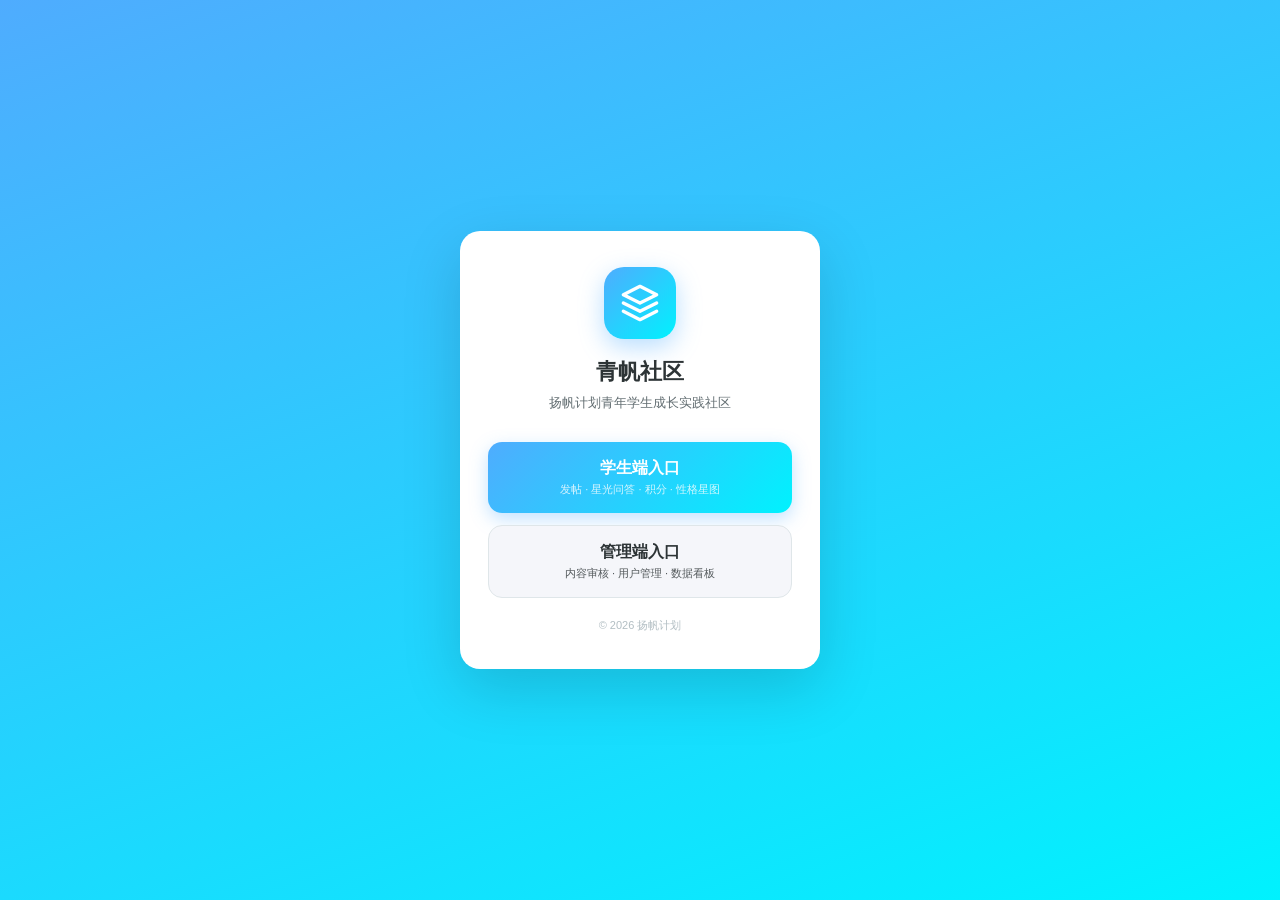
==== index.html @ a3e57daa "Add files via upload" ====
<!DOCTYPE html>
<html lang="zh-CN">
<head>
<meta charset="UTF-8">
<meta name="viewport" content="width=device-width,initial-scale=1,maximum-scale=1,user-scalable=no,viewport-fit=cover">
<title>青帆社区 · 扬帆计划</title>
<style>
*{margin:0;padding:0;box-sizing:border-box;-webkit-tap-highlight-color:transparent}
body{font-family:-apple-system,BlinkMacSystemFont,"PingFang SC","Microsoft YaHei",sans-serif;background:linear-gradient(160deg,#4facfe 0%,#00f2fe 100%);min-height:100vh;display:flex;align-items:center;justify-content:center;padding:24px}
.card{background:#fff;border-radius:20px;padding:36px 28px;width:100%;max-width:360px;box-shadow:0 20px 60px rgba(0,0,0,.15);text-align:center}
.logo{width:72px;height:72px;border-radius:20px;background:linear-gradient(135deg,#4facfe,#00f2fe);margin:0 auto 18px;display:flex;align-items:center;justify-content:center;box-shadow:0 8px 24px rgba(79,172,254,.4)}
.logo svg{width:40px;height:40px}
h1{font-size:22px;color:#2d3436;margin-bottom:6px}
.sub{font-size:13px;color:#636e72;margin-bottom:28px;line-height:1.6}
.entry{display:block;width:100%;padding:16px;border-radius:14px;text-decoration:none;font-size:16px;font-weight:600;margin-bottom:12px;transition:transform .15s,box-shadow .15s}
.entry:active{transform:scale(.97)}
.entry.student{background:linear-gradient(135deg,#4facfe,#00f2fe);color:#fff;box-shadow:0 6px 18px rgba(79,172,254,.35)}
.entry.admin{background:#f5f6fa;color:#2d3436;border:1.5px solid #dfe6e9}
.entry small{display:block;font-size:11px;font-weight:400;opacity:.8;margin-top:3px}
.foot{margin-top:20px;font-size:11px;color:#b2bec3}
</style>
</head>
<body>
<div class="card">
<div class="logo">
<svg viewBox="0 0 24 24" fill="none" stroke="#fff" stroke-width="2" stroke-linecap="round" stroke-linejoin="round"><path d="M12 2L2 7l10 5 10-5-10-5z"/><path d="M2 17l10 5 10-5"/><path d="M2 12l10 5 10-5"/></svg>
</div>
<h1>青帆社区</h1>
<p class="sub">扬帆计划青年学生成长实践社区</p>
<a class="entry student" href="yangfan_youth_platform.html">
学生端入口
<small>发帖 · 星光问答 · 积分 · 性格星图</small>
</a>
<a class="entry admin" href="yangfan_admin.html">
管理端入口
<small>内容审核 · 用户管理 · 数据看板</small>
</a>
<div class="foot">© 2026 扬帆计划</div>
</div>
</body>
</html>
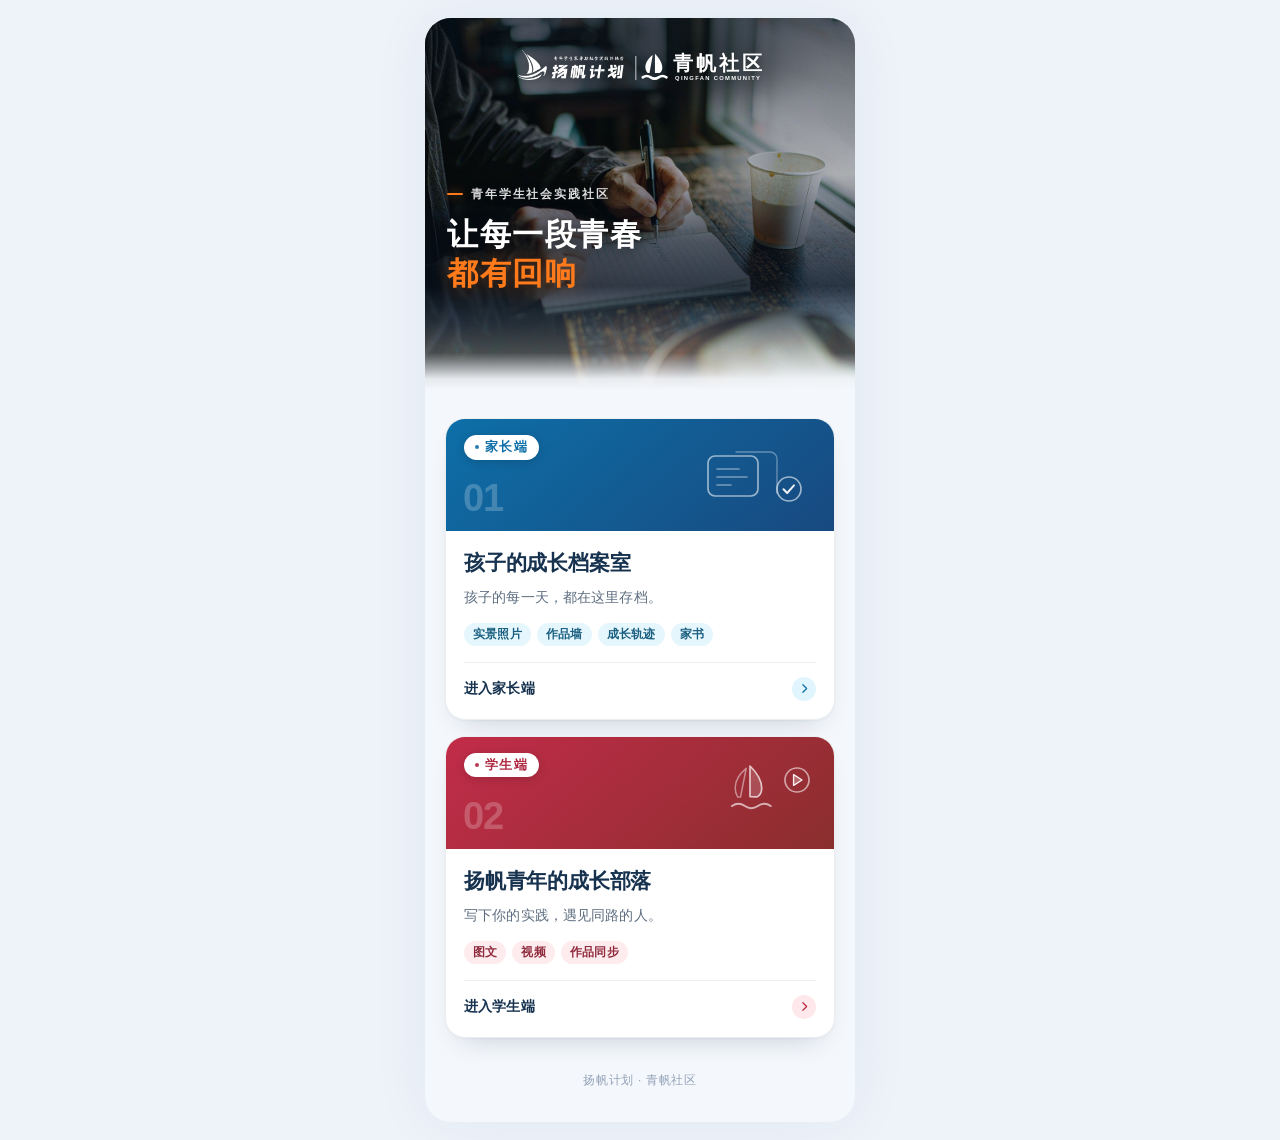
==== commit 1cb34057: "上架版：学生端全量改造+家长端云端态+统一管理端+PWA资产（2026-10-26）" ====
--- a/index.html
+++ b/index.html
@@ -2,40 +2,198 @@
 <html lang="zh-CN">
 <head>
 <meta charset="UTF-8">
-<meta name="viewport" content="width=device-width,initial-scale=1,maximum-scale=1,user-scalable=no,viewport-fit=cover">
-<title>青帆社区 · 扬帆计划</title>
+<meta name="viewport" content="width=device-width, initial-scale=1.0, viewport-fit=cover">
+<title>青帆社区</title>
 <style>
-*{margin:0;padding:0;box-sizing:border-box;-webkit-tap-highlight-color:transparent}
-body{font-family:-apple-system,BlinkMacSystemFont,"PingFang SC","Microsoft YaHei",sans-serif;background:linear-gradient(160deg,#4facfe 0%,#00f2fe 100%);min-height:100vh;display:flex;align-items:center;justify-content:center;padding:24px}
-.card{background:#fff;border-radius:20px;padding:36px 28px;width:100%;max-width:360px;box-shadow:0 20px 60px rgba(0,0,0,.15);text-align:center}
-.logo{width:72px;height:72px;border-radius:20px;background:linear-gradient(135deg,#4facfe,#00f2fe);margin:0 auto 18px;display:flex;align-items:center;justify-content:center;box-shadow:0 8px 24px rgba(79,172,254,.4)}
-.logo svg{width:40px;height:40px}
-h1{font-size:22px;color:#2d3436;margin-bottom:6px}
-.sub{font-size:13px;color:#636e72;margin-bottom:28px;line-height:1.6}
-.entry{display:block;width:100%;padding:16px;border-radius:14px;text-decoration:none;font-size:16px;font-weight:600;margin-bottom:12px;transition:transform .15s,box-shadow .15s}
-.entry:active{transform:scale(.97)}
-.entry.student{background:linear-gradient(135deg,#4facfe,#00f2fe);color:#fff;box-shadow:0 6px 18px rgba(79,172,254,.35)}
-.entry.admin{background:#f5f6fa;color:#2d3436;border:1.5px solid #dfe6e9}
-.entry small{display:block;font-size:11px;font-weight:400;opacity:.8;margin-top:3px}
-.foot{margin-top:20px;font-size:11px;color:#b2bec3}
+*{box-sizing:border-box;margin:0;padding:0}
+:root{
+  --ink:#16324F; --sub:#5E6E80; --meta:#8494A6;
+  --blue:#1F5FA8; --cyan:#00AEEC; --rose:#F43F5E;
+  --orange:#FF7A1A;
+  --page:#EEF3FA;
+  --line:rgba(22,50,79,.08);
+}
+html,body{min-height:100%}
+body{
+  background:var(--page);color:var(--ink);
+  font-family:-apple-system,"SF Pro SC","PingFang SC","Microsoft YaHei",sans-serif;
+  -webkit-font-smoothing:antialiased;
+  display:flex;justify-content:center;
+}
+.page{width:100%;max-width:430px;min-height:100dvh;position:relative;overflow:hidden;
+  background:#F4F7FB;
+  box-shadow:0 0 60px rgba(22,50,79,.06)}
+
+/* ── 头图 ── */
+.hero{position:relative;height:372px;overflow:hidden}
+.hero img{width:100%;height:100%;object-fit:cover;display:block}
+.hero::after{content:"";position:absolute;inset:0;
+  background:linear-gradient(180deg,
+    rgba(5,16,29,.70) 0%,
+    rgba(5,16,29,.46) 22%,
+    rgba(5,16,29,.30) 42%,
+    rgba(5,16,29,.66) 60%,
+    rgba(5,16,29,.80) 72%,
+    rgba(52,68,88,.62) 82%,
+    rgba(196,208,222,.34) 90%,
+    rgba(244,247,251,.94) 97%,
+    #F4F7FB 100%)}
+
+/* 联合标志：扬帆计划 ｜ 青帆社区（居中） */
+.hero .mark{position:absolute;top:calc(env(safe-area-inset-top,0px) + 32px);left:0;right:0;z-index:2;
+  display:flex;align-items:flex-end;justify-content:center;gap:16px;
+  transform:translateX(4.5px) scale(.75);transform-origin:center top;
+  filter:drop-shadow(0 2px 10px rgba(0,0,0,.5))}
+.hero .mark::before{content:"";position:absolute;left:50%;top:50%;width:470px;height:170px;
+  transform:translate(-50%,-50%);z-index:-1;pointer-events:none;
+  background:radial-gradient(52% 50% at 50% 50%,rgba(4,14,26,.44) 0%,rgba(4,14,26,.26) 52%,rgba(4,14,26,.06) 82%,rgba(4,14,26,0) 100%);
+  filter:blur(3px)}
+.hero .mark .mk-yf{height:40px;width:auto;display:block;flex:none}
+.hero .mark .mk-sep{width:1.5px;height:32.3px;background:#fff;flex:none;
+  margin-bottom:0px}
+.hero .mark .mk-qf{display:block;flex:none;margin-bottom:-1.55px;overflow:visible}
+@media (max-width:359px){.hero .mark{transform:translateX(3.6px) scale(.66)}}
+
+.hero .txt{position:absolute;left:22px;right:22px;bottom:96px;z-index:2;color:#fff}
+.hero .txt .eyebrow{display:flex;align-items:center;gap:8px;
+  font-size:11.5px;font-weight:600;letter-spacing:.16em;color:rgba(255,255,255,.86);
+  text-shadow:0 1px 8px rgba(0,0,0,.45)}
+.hero .txt .eyebrow i{width:16px;height:2px;border-radius:2px;background:var(--orange);flex:none;
+  box-shadow:0 0 10px rgba(255,122,26,.6)}
+.hero .txt h1{font-size:31px;font-weight:700;letter-spacing:.05em;margin-top:13px;line-height:1.28;
+  text-shadow:0 2px 18px rgba(0,0,0,.5)}
+.hero .txt h1 em{font-style:normal;color:var(--orange);
+  text-shadow:0 2px 20px rgba(255,122,26,.36)}
+
+/* ── 入口卡片（两张独立卡） ── */
+.entries{padding:0 20px;margin-top:28px;display:flex;flex-direction:column;gap:16px}
+.card{display:block;text-decoration:none;color:inherit;background:#fff;
+  border-radius:20px;overflow:hidden;
+  border:1px solid var(--line);
+  box-shadow:0 1px 2px rgba(22,50,79,.04),0 14px 30px -18px rgba(22,50,79,.28);
+  transition:transform .22s cubic-bezier(.2,.7,.3,1),box-shadow .22s ease}
+.card:hover{transform:translateY(-2px);
+  box-shadow:0 2px 4px rgba(22,50,79,.05),0 22px 40px -20px rgba(22,50,79,.34)}
+.card:active{transform:translateY(0) scale(.995)}
+
+.band{position:relative;display:block;height:112px;padding:16px 18px;overflow:hidden}
+.card.p .band{background:linear-gradient(140deg,#0E6FA8 0%,#17497F 100%)}
+.card.s .band{background:linear-gradient(140deg,#C22C49 0%,#8A2E2E 100%)}
+.band .art{position:absolute;right:6px;top:50%;transform:translateY(-50%);
+  width:138px;height:74px;pointer-events:none}
+.band .end{position:relative;z-index:2;display:inline-flex;align-items:center;gap:6px;
+  font-size:12.5px;font-weight:700;letter-spacing:.1em;line-height:1;
+  padding:6px 11px;border-radius:999px;background:#fff;
+  box-shadow:0 2px 10px rgba(0,0,0,.15)}
+.card.p .band .end{color:#0E6FA8}
+.card.s .band .end{color:#AE2740}
+.band .end i{width:4px;height:4px;border-radius:50%;background:currentColor;flex:none;opacity:.9}
+.band .idx{position:absolute;left:17px;bottom:14px;z-index:1;
+  font-size:38px;font-weight:800;line-height:1;letter-spacing:-.03em;
+  color:rgba(255,255,255,.22);font-variant-numeric:tabular-nums}
+
+.cbody{display:block;padding:18px 18px 18px}
+.cbody h2{font-size:21px;font-weight:700;letter-spacing:-.01em;line-height:1.32;color:var(--ink)}
+.cbody p{font-size:13.5px;line-height:1.72;color:var(--sub);margin-top:9px;letter-spacing:.01em}
+.pills{display:flex;flex-wrap:wrap;gap:6px;margin-top:14px}
+.pills i{font-style:normal;font-size:11.5px;font-weight:600;letter-spacing:.02em;
+  padding:4px 9px;border-radius:999px;color:#41525F;background:rgba(22,50,79,.055)}
+.card.p .pills i{background:rgba(0,174,236,.10);color:#1A5E80}
+.card.s .pills i{background:rgba(244,63,94,.10);color:#8E2A3C}
+.go{display:flex;align-items:center;justify-content:space-between;
+  margin-top:16px;padding-top:14px;border-top:.5px solid var(--line)}
+.go b{font-size:13.5px;font-weight:700;color:var(--ink);letter-spacing:.01em}
+.go .cir{width:24px;height:24px;border-radius:50%;display:flex;align-items:center;justify-content:center;flex:none}
+.card.p .go .cir{background:rgba(0,174,236,.12);color:#0E6FA8}
+.card.s .go .cir{background:rgba(244,63,94,.12);color:#B72A44}
+.go .cir svg{width:13px;height:13px;stroke:currentColor;fill:none;stroke-width:2.2;
+  stroke-linecap:round;stroke-linejoin:round;display:block}
+.card:hover .go .cir{transform:translateX(2px);transition:transform .22s ease}
+
+.tail{text-align:center;font-size:11.5px;color:#93A2B8;letter-spacing:.06em;line-height:1.9;
+  padding:32px 0 calc(env(safe-area-inset-bottom,0px) + 30px)}
+
+@media (min-width:480px){ .page{border-radius:26px;margin:18px 0;min-height:calc(100dvh - 36px)} }
 </style>
 </head>
 <body>
-<div class="card">
-<div class="logo">
-<svg viewBox="0 0 24 24" fill="none" stroke="#fff" stroke-width="2" stroke-linecap="round" stroke-linejoin="round"><path d="M12 2L2 7l10 5 10-5-10-5z"/><path d="M2 17l10 5 10-5"/><path d="M2 12l10 5 10-5"/></svg>
-</div>
-<h1>青帆社区</h1>
-<p class="sub">扬帆计划青年学生成长实践社区</p>
-<a class="entry student" href="yangfan_youth_platform.html">
-学生端入口
-<small>发帖 · 星光问答 · 积分 · 性格星图</small>
-</a>
-<a class="entry admin" href="yangfan_admin.html">
-管理端入口
-<small>内容审核 · 用户管理 · 数据看板</small>
-</a>
-<div class="foot">© 2026 扬帆计划</div>
+<div class="page">
+
+  <div class="hero">
+    <img src="./assets/work-notes.jpg" alt="孩子在社区记录走访笔记实景">
+    <div class="mark">
+      <img class="mk-yf" src="[data-uri]" alt="扬帆计划">
+      <span class="mk-sep" aria-hidden="true"></span>
+      <svg class="mk-qf" viewBox="1.3 6.87 115.7 27.08" width="163.06" height="38.15" role="img" aria-label="青帆社区">
+        <g transform="scale(0.8322)">
+        <g transform="translate(5.675,19.55) scale(1.5005) translate(-10.705,-19.075)">
+          <g transform="translate(0,10.2) scale(1.05)">
+            <path d="M12.4 2.4c3.3 3.2 5.3 6.8 5.3 10 0 1.7-.7 3.1-2 3.9l-3.3-.1V2.4z" fill="#fff"/>
+            <path d="M10.8 3.3 8.5 16.3H7.2C6 15.1 5.5 13.7 5.5 12.2c0-3.3 2-6.5 5.3-8.9z" fill="#fff"/>
+            <path d="M3.6 19.4c1.9-1.3 3.8-1.3 5.7 0s3.8 1.3 5.7 0 3.8-1.3 5.7 0" fill="none" stroke="#fff" stroke-width="1.9" stroke-linecap="round"/>
+          </g>
+        </g>
+          <text x="30" y="28.5" font-family="'PingFang SC','Microsoft YaHei','Noto Sans SC','Source Han Sans SC','Noto Sans CJK SC','Hiragino Sans GB','Droid Sans Fallback','WenQuanYi Micro Hei',sans-serif" font-size="23" font-weight="700" letter-spacing="3.2" fill="#fff">青帆社区</text>
+          <text x="32.06" y="39.8" font-family="'SF Pro Display',-apple-system,'Helvetica Neue',Arial,sans-serif" font-size="6.6" font-weight="600" letter-spacing="1.5" fill="#fff">QINGFAN COMMUNITY</text>
+        </g>
+      </svg>
+    </div>
+    <div class="txt">
+      <div class="eyebrow"><i></i>青年学生社会实践社区</div>
+      <h1>让每一段青春<br><em>都有回响</em></h1>
+    </div>
+  </div>
+
+  <div class="entries">
+
+    <a class="card p" href="./parent.html">
+      <span class="band">
+        <span class="end"><i aria-hidden="true"></i>家长端</span>
+        <span class="idx" aria-hidden="true">01</span>
+        <svg class="art" viewBox="0 0 138 74" aria-hidden="true">
+          <g fill="none" stroke="#fff" stroke-linecap="round" stroke-linejoin="round">
+            <path d="M46 14h34a7 7 0 0 1 7 7v34" stroke-width="1.4" opacity=".34"/>
+            <rect x="18" y="18" width="50" height="40" rx="7" stroke-width="1.7" opacity=".56"/>
+            <path d="M27 31h22M27 39h30M27 47h14" stroke-width="1.7" opacity=".42"/>
+            <circle cx="99" cy="51" r="12" stroke-width="1.7" opacity=".58"/>
+            <path d="M93.5 51.2 97.2 55 104 47.4" stroke-width="2" opacity=".92"/>
+          </g>
+        </svg>
+      </span>
+      <span class="cbody">
+        <h2>孩子的成长档案室</h2>
+        <p>孩子的每一天，都在这里存档。</p>
+        <span class="pills"><i>实景照片</i><i>作品墙</i><i>成长轨迹</i><i>家书</i></span>
+        <span class="go"><b>进入家长端</b><span class="cir"><svg viewBox="0 0 24 24"><path d="m9 5 7 7-7 7"/></svg></span></span>
+      </span>
+    </a>
+
+    <a class="card s" href="./yangfan_youth_platform.html">
+      <span class="band">
+        <span class="end"><i aria-hidden="true"></i>学生端</span>
+        <span class="idx" aria-hidden="true">02</span>
+        <svg class="art" viewBox="0 0 138 74" aria-hidden="true">
+          <g fill="none" stroke="#fff" stroke-linecap="round" stroke-linejoin="round">
+            <path d="M60 10c7.4 7.2 11.7 14.6 11.7 22.2 0 3.7-1.6 6.9-4.5 8.7l-7.2-.2V10z" fill="#fff" fill-opacity=".22" stroke-width="1.7" opacity=".72"/>
+            <path d="M56.2 12.4 50.5 41h-2.9c-1.6-2.9-2.4-6-2.4-9.3 0-6.9 4.2-13.6 11-19.3z" stroke-width="1.5" opacity=".46"/>
+            <path d="M42 50c4.3-3 8.6-3 12.9 0s8.6 3 12.9 0 8.6-3 12.9 0" stroke-width="2.1" opacity=".62"/>
+            <circle cx="107" cy="24" r="12" stroke-width="1.7" opacity=".56"/>
+            <path d="M103.6 18.6v10.8l8.4-5.4z" fill="#fff" fill-opacity=".3" stroke-width="1.4" opacity=".92"/>
+          </g>
+        </svg>
+      </span>
+      <span class="cbody">
+        <h2>扬帆青年的成长部落</h2>
+        <p>写下你的实践，遇见同路的人。</p>
+        <span class="pills"><i>图文</i><i>视频</i><i>作品同步</i></span>
+        <span class="go"><b>进入学生端</b><span class="cir"><svg viewBox="0 0 24 24"><path d="m9 5 7 7-7 7"/></svg></span></span>
+      </span>
+    </a>
+
+  </div>
+
+  <div class="tail">扬帆计划 · 青帆社区</div>
+
 </div>
 </body>
 </html>
